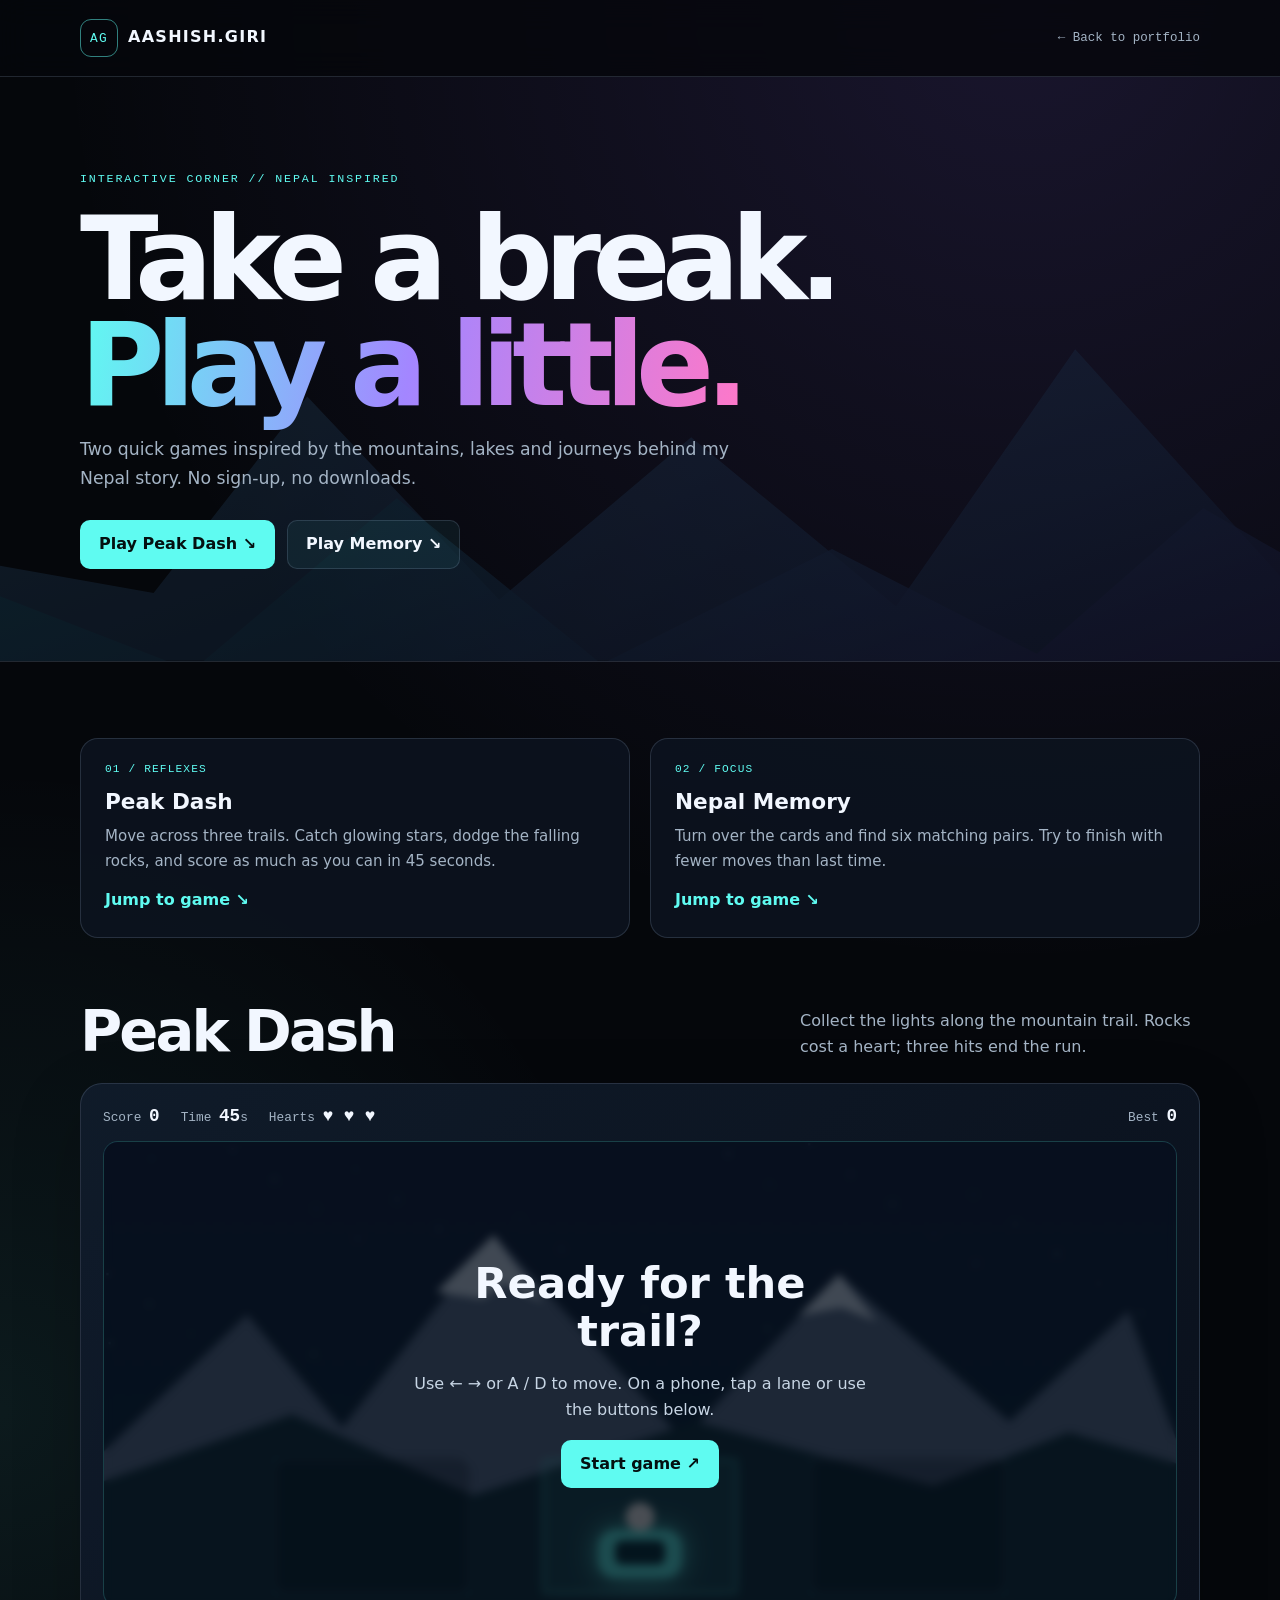
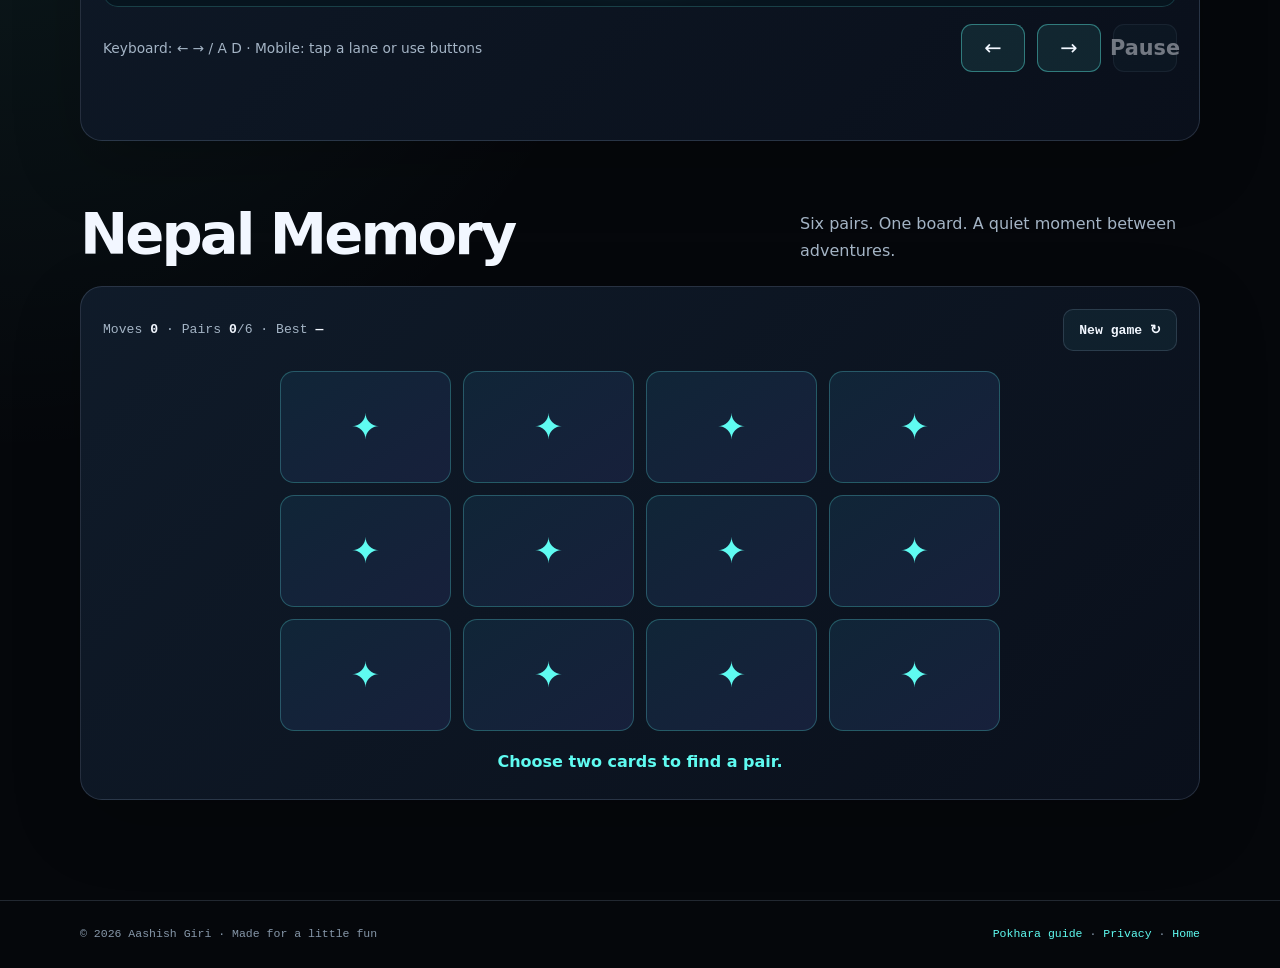
==== games.html @ f067f707 "Add Nepal-inspired Peak Dash and memory games" ====
<!doctype html>
<html lang="en">
<head>
<meta charset="utf-8">
<meta name="viewport" content="width=device-width, initial-scale=1">
<meta name="description" content="Play two free Nepal-inspired mini games on Aashish Giri's personal website: Peak Dash and Nepal Memory.">
<meta name="theme-color" content="#05070b">
<title>Play — Aashish Giri</title>
<link rel="canonical" href="https://aashishgiri.com.np/games.html">
<style>
:root{--bg:#05070b;--panel:#0d1521;--panel2:#111e2d;--text:#f2f7ff;--muted:#a4b4c5;--cyan:#5ffbf1;--violet:#a386ff;--pink:#ff78c8;--line:rgba(148,172,201,.2);--mono:ui-monospace,SFMono-Regular,Consolas,monospace}
*{box-sizing:border-box}html{scroll-behavior:smooth}body{margin:0;color:var(--text);background:radial-gradient(circle at 80% 0%,rgba(149,109,255,.14),transparent 35%),radial-gradient(circle at 0% 55%,rgba(95,251,241,.08),transparent 34%),var(--bg);font:16px/1.65 Inter,ui-sans-serif,system-ui,sans-serif}a{color:inherit;text-decoration:none}button{font:inherit}button:focus-visible,a:focus-visible{outline:3px solid var(--cyan);outline-offset:3px}.shell{width:min(1120px,calc(100% - 32px));margin:auto}.top{border-bottom:1px solid var(--line);background:rgba(5,7,11,.82);backdrop-filter:blur(15px)}.top .shell{min-height:76px;display:flex;align-items:center;justify-content:space-between;gap:20px}.brand{font-weight:850;letter-spacing:.08em}.brand b{display:inline-grid;place-items:center;width:38px;height:38px;margin-right:10px;border:1px solid rgba(95,251,241,.5);border-radius:11px;color:var(--cyan);font: .8rem var(--mono)}.back{color:var(--muted);font:.78rem var(--mono)}.back:hover{color:var(--cyan)}
.hero{position:relative;overflow:hidden;padding:95px 0 92px;border-bottom:1px solid var(--line)}.hero .shell{position:relative;z-index:2}.eyebrow{margin:0 0 20px;color:var(--cyan);font:.73rem var(--mono);letter-spacing:.16em;text-transform:uppercase}.hero h1{max-width:800px;margin:0;font-size:clamp(3.4rem,9vw,7.6rem);line-height:.92;letter-spacing:-.075em}.hero h1 span{color:transparent;background:linear-gradient(100deg,var(--cyan),var(--violet),var(--pink));-webkit-background-clip:text;background-clip:text}.hero p:last-of-type{max-width:650px;color:var(--muted);font-size:1.08rem}.hero-actions{display:flex;gap:12px;flex-wrap:wrap;margin-top:28px}.button{display:inline-flex;align-items:center;justify-content:center;min-height:46px;padding:10px 18px;border:1px solid rgba(95,251,241,.55);border-radius:10px;background:var(--cyan);color:#041010;font-weight:800;cursor:pointer;transition:transform .2s,box-shadow .2s}.button:hover{transform:translateY(-2px);box-shadow:0 0 25px rgba(95,251,241,.2)}.button.alt{color:var(--text);background:rgba(95,251,241,.06);border-color:var(--line)}.button.alt:hover{border-color:var(--cyan)}.mountains{position:absolute;inset:auto 0 0;height:58%;pointer-events:none;opacity:.36}.mountains:before,.mountains:after{content:"";position:absolute;inset:0;background:linear-gradient(160deg,#24435c,#111b34);clip-path:polygon(0 100%,0 72%,12% 80%,24% 22%,39% 82%,54% 34%,70% 84%,84% 8%,100% 75%,100% 100%)}.mountains:after{opacity:.8;transform:translateY(27%);background:linear-gradient(160deg,#165766,#1c123c);clip-path:polygon(0 100%,0 54%,15% 76%,31% 25%,47% 74%,65% 40%,81% 71%,94% 28%,100% 41%,100% 100%)}
main{padding:76px 0 100px}.intro{display:grid;grid-template-columns:1fr 1fr;gap:20px;margin-bottom:54px}.intro-card{padding:24px;border:1px solid var(--line);border-radius:18px;background:rgba(13,21,33,.8)}.intro-card strong{display:block;color:var(--cyan);font:.7rem var(--mono);letter-spacing:.1em;text-transform:uppercase}.intro-card h2{margin:9px 0 5px;font-size:1.35rem}.intro-card p{margin:0;color:var(--muted);font-size:.94rem}.intro-card a{display:inline-block;margin-top:13px;color:var(--cyan);font-weight:700}
.game-section{scroll-margin-top:25px;margin-top:65px}.section-head{display:flex;align-items:end;justify-content:space-between;gap:20px;margin-bottom:22px}.section-head h2{margin:0;font-size:clamp(2rem,5vw,3.6rem);line-height:1;letter-spacing:-.05em}.section-head p{max-width:400px;margin:0;color:var(--muted)}.panel{padding:22px;border:1px solid var(--line);border-radius:22px;background:linear-gradient(135deg,rgba(16,28,43,.96),rgba(10,16,28,.96));box-shadow:0 24px 70px rgba(0,0,0,.2)}.hud{display:flex;align-items:center;justify-content:space-between;gap:12px;flex-wrap:wrap;margin-bottom:15px;font:.8rem var(--mono);color:var(--muted)}.hud strong{color:var(--text);font-size:1.1rem}.hud-group{display:flex;gap:21px;flex-wrap:wrap}.canvas-wrap{position:relative;overflow:hidden;border:1px solid rgba(95,251,241,.2);border-radius:15px;background:#07111d}canvas{display:block;width:100%;height:auto;touch-action:none}.overlay{position:absolute;inset:0;display:grid;place-items:center;padding:20px;background:rgba(4,9,17,.72);text-align:center;backdrop-filter:blur(4px)}.overlay[hidden]{display:none}.overlay-box{max-width:470px}.overlay h3{margin:0 0 8px;font-size:clamp(1.65rem,4vw,2.7rem);line-height:1.1}.overlay p{color:#c7d5e4}.controls{display:flex;justify-content:space-between;align-items:center;gap:15px;flex-wrap:wrap;margin-top:17px}.controls p{margin:0;color:var(--muted);font-size:.86rem}.pad{display:flex;gap:12px}.pad button{width:64px;height:48px;border:1px solid rgba(95,251,241,.4);border-radius:11px;background:rgba(95,251,241,.09);color:var(--text);font-size:1.3rem;cursor:pointer;touch-action:manipulation}.pad button:active{background:rgba(95,251,241,.25)}.small{min-height:42px;padding:8px 15px}.small:disabled{opacity:.45;cursor:not-allowed}
.memory-top{display:flex;align-items:center;justify-content:space-between;gap:16px;flex-wrap:wrap;margin-bottom:20px;color:var(--muted);font:.82rem var(--mono)}.memory-top strong{color:var(--text)}.memory-grid{display:grid;grid-template-columns:repeat(4,1fr);gap:12px;max-width:720px;margin:auto}.memory-card{min-height:112px;border:1px solid rgba(95,251,241,.25);border-radius:14px;background:linear-gradient(145deg,#102537,#17203b);color:var(--cyan);font-size:2.2rem;cursor:pointer;transition:transform .2s,background .2s,border-color .2s}.memory-card:hover:not(:disabled){transform:translateY(-3px);border-color:var(--cyan)}.memory-card.revealed,.memory-card.matched{background:#0b1b27;color:#fff}.memory-card.matched{border-color:var(--cyan);box-shadow:inset 0 0 20px rgba(95,251,241,.09)}.memory-card:disabled{cursor:default}.memory-message{min-height:28px;margin:18px 0 0;text-align:center;color:var(--cyan);font-weight:700}.foot{padding:26px 0;border-top:1px solid var(--line);color:#8697a9;font:.72rem var(--mono)}.foot .shell{display:flex;justify-content:space-between;gap:20px;flex-wrap:wrap}.foot a{color:var(--cyan)}
@media(max-width:720px){.hero{padding:68px 0}.intro{grid-template-columns:1fr}.section-head{display:block}.section-head p{margin-top:12px}.panel{padding:14px}.memory-grid{gap:8px}.memory-card{min-height:76px;font-size:1.7rem}.controls{align-items:stretch}.pad{width:100%}.pad button{flex:1}.hero h1{font-size:clamp(3.2rem,13vw,5rem)}}
@media(prefers-reduced-motion:reduce){html{scroll-behavior:auto}*,*:before,*:after{transition:none!important;animation:none!important}}
</style>
</head>
<body>
<header class="top"><div class="shell"><a class="brand" href="/"><b>AG</b>AASHISH.GIRI</a><a class="back" href="/">← Back to portfolio</a></div></header>
<section class="hero"><div class="mountains" aria-hidden="true"></div><div class="shell"><p class="eyebrow">Interactive corner // Nepal inspired</p><h1>Take a break.<br><span>Play a little.</span></h1><p>Two quick games inspired by the mountains, lakes and journeys behind my Nepal story. No sign-up, no downloads.</p><div class="hero-actions"><a class="button" href="#peak-dash">Play Peak Dash ↘</a><a class="button alt" href="#memory">Play Memory ↘</a></div></div></section>
<main class="shell">
<div class="intro"><div class="intro-card"><strong>01 / Reflexes</strong><h2>Peak Dash</h2><p>Move across three trails. Catch glowing stars, dodge the falling rocks, and score as much as you can in 45 seconds.</p><a href="#peak-dash">Jump to game ↘</a></div><div class="intro-card"><strong>02 / Focus</strong><h2>Nepal Memory</h2><p>Turn over the cards and find six matching pairs. Try to finish with fewer moves than last time.</p><a href="#memory">Jump to game ↘</a></div></div>
<section class="game-section" id="peak-dash" aria-labelledby="dash-title"><div class="section-head"><h2 id="dash-title">Peak Dash</h2><p>Collect the lights along the mountain trail. Rocks cost a heart; three hits end the run.</p></div><div class="panel"><div class="hud"><div class="hud-group"><span>Score <strong id="dash-score">0</strong></span><span>Time <strong id="dash-time">45</strong>s</span><span>Hearts <strong id="dash-lives">♥ ♥ ♥</strong></span></div><span>Best <strong id="dash-best">0</strong></span></div><div class="canvas-wrap"><canvas id="dash-canvas" width="900" height="390" role="img" aria-label="Peak Dash game, with three lanes and falling stars and rocks"></canvas><div class="overlay" id="dash-overlay"><div class="overlay-box"><h3 id="dash-overlay-title">Ready for the trail?</h3><p id="dash-overlay-copy">Use ← → or A / D to move. On a phone, tap a lane or use the buttons below.</p><button class="button" id="dash-start" type="button">Start game ↗</button></div></div></div><div class="controls"><p>Keyboard: ← → / A D · Mobile: tap a lane or use buttons</p><div class="pad"><button id="dash-left" type="button" aria-label="Move left">←</button><button id="dash-right" type="button" aria-label="Move right">→</button><button class="button alt small" id="dash-pause" type="button" disabled>Pause</button></div></div><p class="memory-message" id="dash-announcement" role="status" aria-live="polite"></p></div></section>
<section class="game-section" id="memory" aria-labelledby="memory-title"><div class="section-head"><h2 id="memory-title">Nepal Memory</h2><p>Six pairs. One board. A quiet moment between adventures.</p></div><div class="panel"><div class="memory-top"><span>Moves <strong id="memory-moves">0</strong> · Pairs <strong id="memory-pairs">0</strong>/6 · Best <strong id="memory-best">—</strong></span><button class="button alt small" id="memory-reset" type="button">New game ↻</button></div><div class="memory-grid" id="memory-grid" aria-label="Memory card grid"></div><p class="memory-message" id="memory-message" role="status" aria-live="polite">Choose two cards to find a pair.</p></div></section>
</main>
<footer class="foot"><div class="shell"><span>© 2026 Aashish Giri · Made for a little fun</span><span><a href="/pokhara-guide.html">Pokhara guide</a> · <a href="/privacy.html">Privacy</a> · <a href="/">Home</a></span></div></footer>
<script>
(function(){
'use strict';
const $=id=>document.getElementById(id);
const safeGet=key=>{try{return localStorage.getItem(key)}catch{return null}};
const safeSet=(key,value)=>{try{localStorage.setItem(key,String(value))}catch{}};
const canvas=$('dash-canvas'),ctx=canvas.getContext('2d');
const lanes=[225,450,675],W=900,H=390;
const dash={state:'ready',lane:1,score:0,lives:3,time:45,objects:[],last:0,spawn:0,elapsed:0,frame:0};
const bestNumber=(key)=>Number(safeGet(key))||0;
$('dash-best').textContent=bestNumber('ag-peak-best');
function updateHud(){ $('dash-score').textContent=dash.score;$('dash-time').textContent=Math.ceil(dash.time);$('dash-lives').textContent=('♥ '.repeat(dash.lives)).trim()||'—';$('dash-best').textContent=bestNumber('ag-peak-best') }
function roundRect(x,y,w,h,r,color){ctx.fillStyle=color;ctx.beginPath();ctx.roundRect(x,y,w,h,r);ctx.fill()}
function draw(){
 const sky=ctx.createLinearGradient(0,0,0,H);sky.addColorStop(0,'#142242');sky.addColorStop(.65,'#0d2940');sky.addColorStop(1,'#082028');ctx.fillStyle=sky;ctx.fillRect(0,0,W,H);
 ctx.fillStyle='#b5ecff';for(let i=0;i<34;i++){const x=(i*173+39)%W,y=(i*67+13)%180;ctx.globalAlpha=.35+(i%3)*.2;ctx.fillRect(x,y,2,2)}ctx.globalAlpha=1;
 ctx.fillStyle='#607696';ctx.beginPath();ctx.moveTo(0,260);ctx.lineTo(120,145);ctx.lineTo(200,240);ctx.lineTo(327,78);ctx.lineTo(486,250);ctx.lineTo(617,111);ctx.lineTo(760,235);ctx.lineTo(860,142);ctx.lineTo(W,250);ctx.lineTo(W,H);ctx.lineTo(0,H);ctx.fill();
 ctx.fillStyle='#deedff';ctx.beginPath();ctx.moveTo(279,126);ctx.lineTo(327,78);ctx.lineTo(369,135);ctx.lineTo(336,119);ctx.lineTo(318,132);ctx.fill();ctx.beginPath();ctx.moveTo(583,146);ctx.lineTo(617,111);ctx.lineTo(649,151);ctx.lineTo(619,139);ctx.fill();
 ctx.fillStyle='#123442';ctx.beginPath();ctx.moveTo(0,285);ctx.lineTo(158,229);ctx.lineTo(310,297);ctx.lineTo(497,235);ctx.lineTo(696,289);ctx.lineTo(810,244);ctx.lineTo(W,270);ctx.lineTo(W,H);ctx.lineTo(0,H);ctx.fill();
 for(let i=0;i<3;i++){roundRect(lanes[i]-83,265,166,116,13,i===dash.lane?'rgba(95,251,241,.12)':'rgba(1,10,21,.27)');ctx.strokeStyle=i===dash.lane?'rgba(95,251,241,.45)':'rgba(169,201,231,.14)';ctx.lineWidth=2;ctx.strokeRect(lanes[i]-81,267,162,112)}
 const x=lanes[dash.lane];ctx.shadowColor='#5ffbf1';ctx.shadowBlur=22;roundRect(x-35,H-64,70,40,14,'#5ffbf1');ctx.shadowBlur=0;roundRect(x-21,H-55,42,20,6,'#07333d');ctx.fillStyle='#fff';ctx.beginPath();ctx.arc(x,H-75,12,0,Math.PI*2);ctx.fill();
 dash.objects.forEach(o=>{const ox=lanes[o.lane],oy=o.y;if(o.type==='star'){ctx.shadowColor='#ffe68f';ctx.shadowBlur=22;ctx.fillStyle='#ffe68f';ctx.beginPath();for(let n=0;n<10;n++){let a=n*Math.PI/5-Math.PI/2,r=n%2?11:24;ctx.lineTo(ox+Math.cos(a)*r,oy+Math.sin(a)*r)}ctx.closePath();ctx.fill();ctx.shadowBlur=0}else{ctx.fillStyle='#9ca6bb';ctx.beginPath();ctx.moveTo(ox-24,oy+17);ctx.lineTo(ox-17,oy-16);ctx.lineTo(ox+14,oy-23);ctx.lineTo(ox+27,oy+12);ctx.lineTo(ox+4,oy+23);ctx.closePath();ctx.fill();ctx.strokeStyle='#c6d0e1';ctx.stroke()}})
}
function showOverlay(title,copy,button){$('dash-overlay-title').textContent=title;$('dash-overlay-copy').textContent=copy;$('dash-start').textContent=button;$('dash-overlay').hidden=false}
function endDash(){dash.state='ended';$('dash-pause').disabled=true;const previous=bestNumber('ag-peak-best');if(dash.score>previous)safeSet('ag-peak-best',dash.score);updateHud();const isBest=dash.score>previous;showOverlay(dash.lives?'Trail complete!':'Trail ended', 'You scored '+dash.score+' points.'+(isBest?' New best score!':''),'Play again ↗');$('dash-announcement').textContent='Game over. Score '+dash.score+'.'}
function tick(now){if(dash.state!=='playing')return;const dt=Math.min((now-dash.last)/1000,.05);dash.last=now;dash.time=Math.max(0,dash.time-dt);dash.elapsed+=dt;dash.spawn+=dt;const interval=Math.max(.43,.85-dash.elapsed*.005);if(dash.spawn>=interval){dash.spawn=0;dash.objects.push({lane:Math.floor(Math.random()*3),y:-25,type:Math.random()<.68?'star':'rock'})}
 for(const o of dash.objects){o.y+=(155+dash.elapsed*1.7)*dt;if(!o.hit&&o.y>H-103&&o.y<H-43&&o.lane===dash.lane){o.hit=true;if(o.type==='star')dash.score+=10;else dash.lives=Math.max(0,dash.lives-1)}}
 dash.objects=dash.objects.filter(o=>o.y<H+30&&!o.hit);updateHud();draw();if(dash.time<=0||dash.lives<=0){endDash();return}dash.frame=requestAnimationFrame(tick)}
function startDash(){cancelAnimationFrame(dash.frame);Object.assign(dash,{state:'playing',lane:1,score:0,lives:3,time:45,objects:[],last:performance.now(),spawn:0,elapsed:0});$('dash-overlay').hidden=true;$('dash-pause').disabled=false;$('dash-pause').textContent='Pause';$('dash-announcement').textContent='Game started.';updateHud();draw();dash.frame=requestAnimationFrame(tick)}
function pauseDash(){if(dash.state==='playing'){dash.state='paused';cancelAnimationFrame(dash.frame);$('dash-pause').textContent='Resume';showOverlay('Trail paused','Your score is safe. Resume when ready.','Resume ↗')}else if(dash.state==='paused'){dash.state='playing';dash.last=performance.now();$('dash-overlay').hidden=true;$('dash-pause').textContent='Pause';dash.frame=requestAnimationFrame(tick)}}
function move(dir){if(dash.state!=='playing')return;dash.lane=Math.max(0,Math.min(2,dash.lane+dir));draw()}
$('dash-start').addEventListener('click',()=>dash.state==='paused'?pauseDash():startDash());
$('dash-pause').addEventListener('click',pauseDash);
$('dash-left').addEventListener('click',()=>move(-1));
$('dash-right').addEventListener('click',()=>move(1));
canvas.addEventListener('pointerdown',e=>{if(dash.state!=='playing')return;const r=canvas.getBoundingClientRect();dash.lane=Math.max(0,Math.min(2,Math.floor(((e.clientX-r.left)/r.width)*3)));draw()});
document.addEventListener('keydown',e=>{if(dash.state!=='playing'||document.activeElement&&document.activeElement.closest('#memory'))return;if(['ArrowLeft','a','A'].includes(e.key)){e.preventDefault();move(-1)}if(['ArrowRight','d','D'].includes(e.key)){e.preventDefault();move(1)}});
document.addEventListener('visibilitychange',()=>{if(document.hidden&&dash.state==='playing')pauseDash()});
draw();

const symbols=[['🏔️','Mountain'],['🛶','Boat'],['🌄','Sunrise'],['🌸','Flower'],['🏞️','Lake'],['🧭','Compass']];
let deck=[],first=null,second=null,locked=false,moves=0,pairs=0,turnTimer=null;
$('memory-best').textContent=safeGet('ag-memory-best')||'—';
function renderMemory(){const grid=$('memory-grid');grid.replaceChildren();deck.forEach((card,i)=>{const b=document.createElement('button');b.type='button';b.className='memory-card'+(card.open?' revealed':'')+(card.matched?' matched':'');b.textContent=card.open||card.matched?card.icon:'✦';b.setAttribute('aria-label',card.open||card.matched?card.name+' card':'Card '+(i+1)+' face down');b.disabled=card.matched;b.addEventListener('click',()=>flip(i));grid.append(b)});$('memory-moves').textContent=moves;$('memory-pairs').textContent=pairs}
function newMemory(){clearTimeout(turnTimer);deck=symbols.flatMap(([icon,name],id)=>[{id,icon,name,open:false,matched:false},{id,icon,name,open:false,matched:false}]);for(let i=deck.length-1;i>0;i--){const j=Math.floor(Math.random()*(i+1));[deck[i],deck[j]]=[deck[j],deck[i]]}first=null;second=null;locked=false;moves=0;pairs=0;$('memory-message').textContent='Choose two cards to find a pair.';renderMemory()}
function flip(i){const card=deck[i];if(locked||card.open||card.matched)return;card.open=true;if(first===null){first=i;renderMemory();return}second=i;moves++;renderMemory();if(deck[first].id===card.id){deck[first].matched=card.matched=true;pairs++;first=second=null;$('memory-message').textContent=pairs===6?'All six pairs found in '+moves+' moves!':'Pair found!';if(pairs===6){const best=bestNumber('ag-memory-best');if(!best||moves<best){safeSet('ag-memory-best',moves);$('memory-best').textContent=moves;$('memory-message').textContent+=' New best!'}renderMemory()}}else{locked=true;$('memory-message').textContent='Try again.';turnTimer=setTimeout(()=>{deck[first].open=false;deck[second].open=false;first=second=null;locked=false;renderMemory()},850)}}
$('memory-reset').addEventListener('click',newMemory);newMemory();
})();
</script>
</body>
</html>
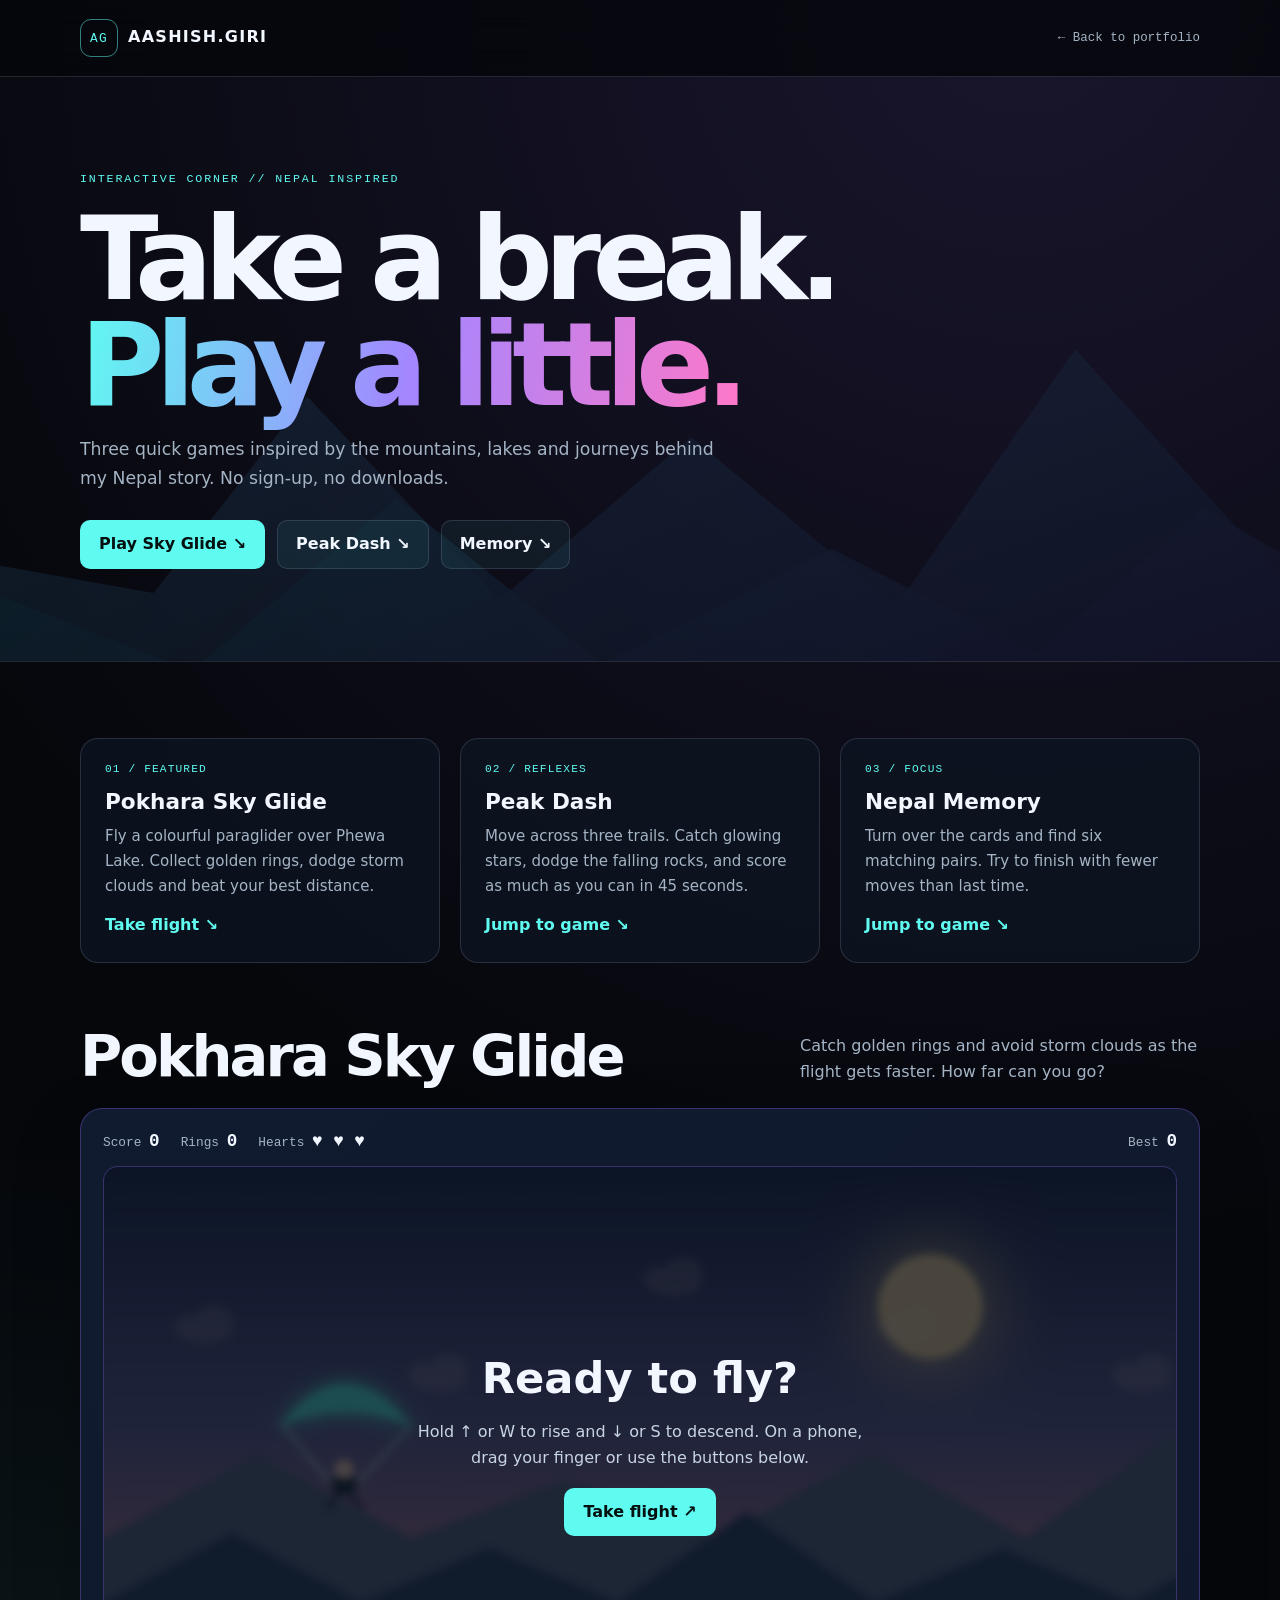
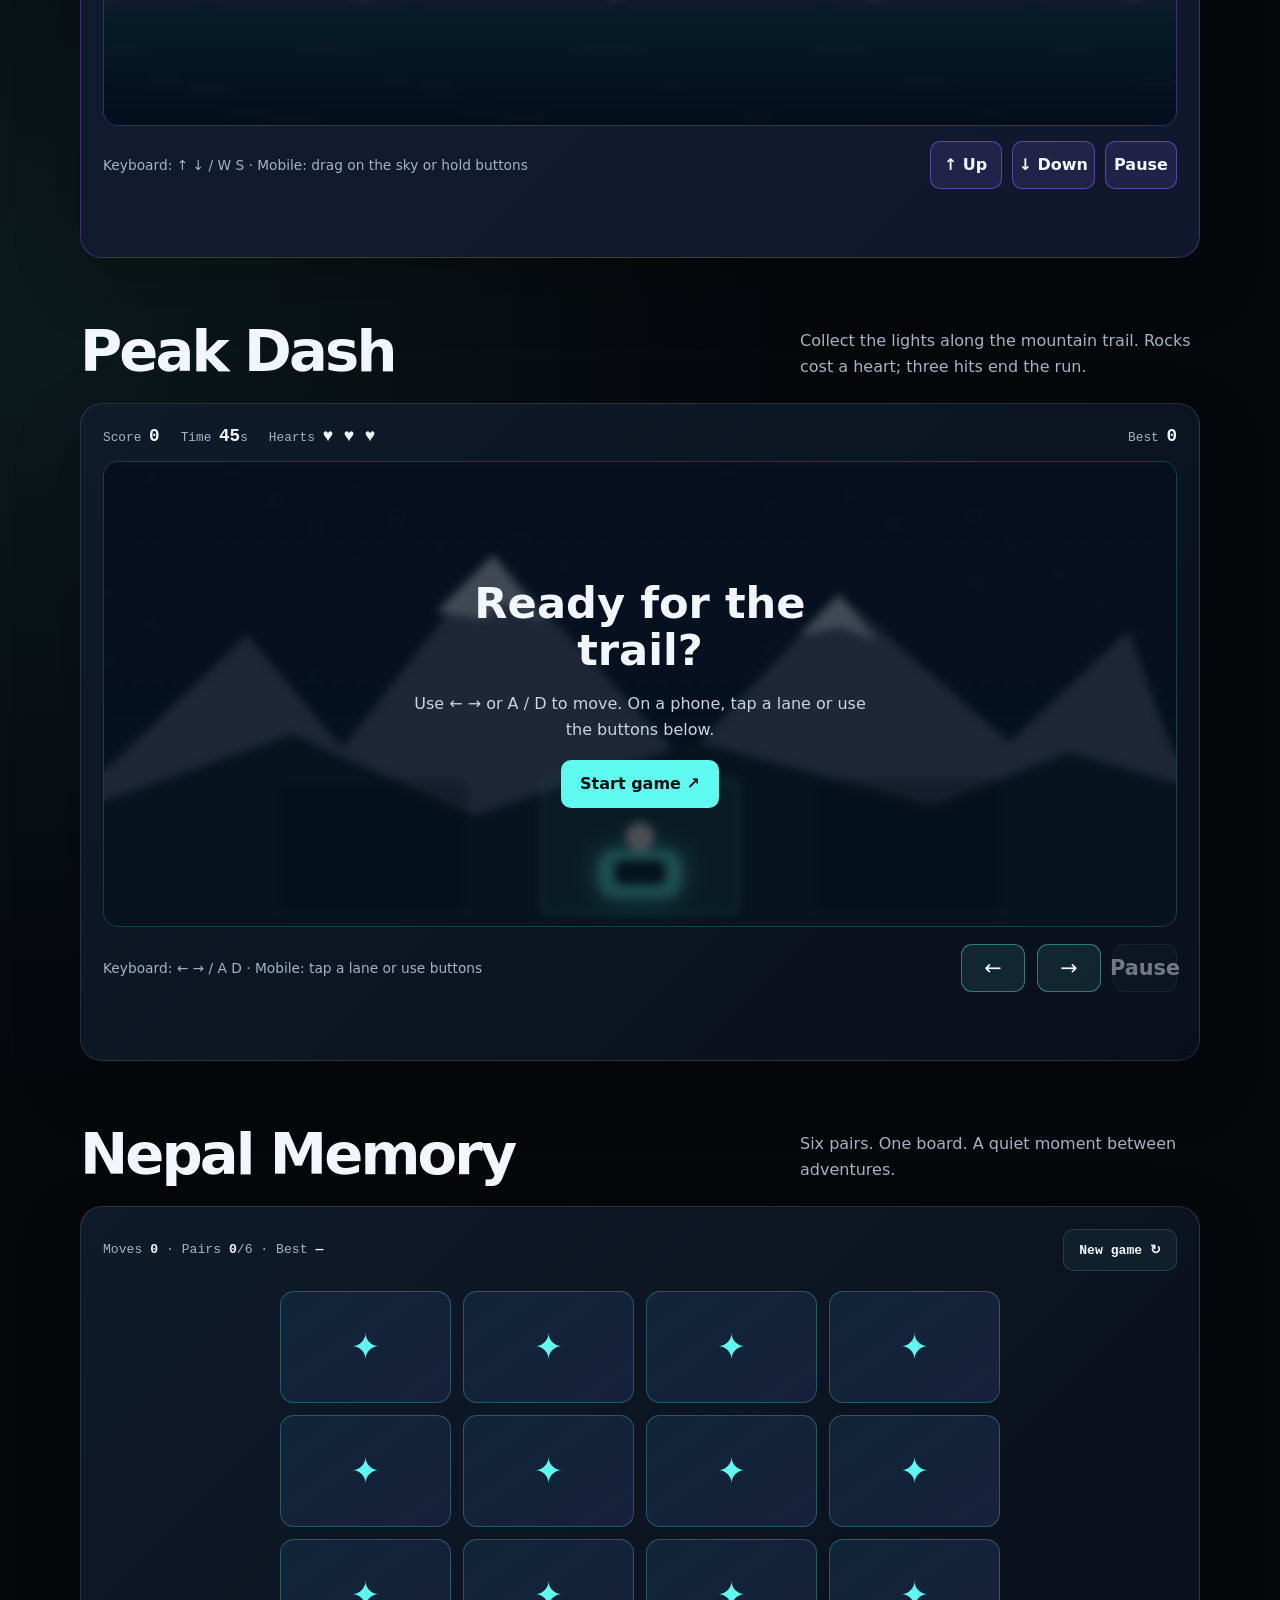
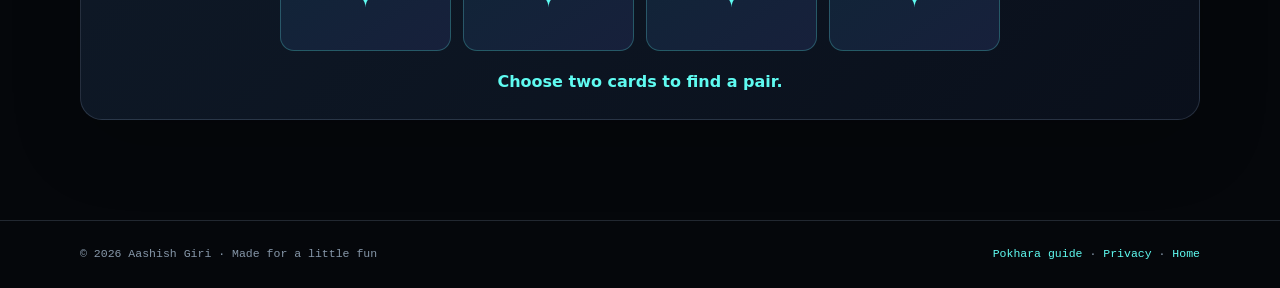
==== commit 631e44ef: "Add Pokhara Sky Glide arcade game" ====
--- a/games.html
+++ b/games.html
@@ -16,18 +16,72 @@
 .memory-top{display:flex;align-items:center;justify-content:space-between;gap:16px;flex-wrap:wrap;margin-bottom:20px;color:var(--muted);font:.82rem var(--mono)}.memory-top strong{color:var(--text)}.memory-grid{display:grid;grid-template-columns:repeat(4,1fr);gap:12px;max-width:720px;margin:auto}.memory-card{min-height:112px;border:1px solid rgba(95,251,241,.25);border-radius:14px;background:linear-gradient(145deg,#102537,#17203b);color:var(--cyan);font-size:2.2rem;cursor:pointer;transition:transform .2s,background .2s,border-color .2s}.memory-card:hover:not(:disabled){transform:translateY(-3px);border-color:var(--cyan)}.memory-card.revealed,.memory-card.matched{background:#0b1b27;color:#fff}.memory-card.matched{border-color:var(--cyan);box-shadow:inset 0 0 20px rgba(95,251,241,.09)}.memory-card:disabled{cursor:default}.memory-message{min-height:28px;margin:18px 0 0;text-align:center;color:var(--cyan);font-weight:700}.foot{padding:26px 0;border-top:1px solid var(--line);color:#8697a9;font:.72rem var(--mono)}.foot .shell{display:flex;justify-content:space-between;gap:20px;flex-wrap:wrap}.foot a{color:var(--cyan)}
 @media(max-width:720px){.hero{padding:68px 0}.intro{grid-template-columns:1fr}.section-head{display:block}.section-head p{margin-top:12px}.panel{padding:14px}.memory-grid{gap:8px}.memory-card{min-height:76px;font-size:1.7rem}.controls{align-items:stretch}.pad{width:100%}.pad button{flex:1}.hero h1{font-size:clamp(3.2rem,13vw,5rem)}}
 @media(prefers-reduced-motion:reduce){html{scroll-behavior:auto}*,*:before,*:after{transition:none!important;animation:none!important}}
+
+/* Pokhara Sky Glide */
+.intro{grid-template-columns:repeat(3,1fr)}
+.flight-panel{border-color:rgba(149,109,255,.3);background:linear-gradient(135deg,#101b30,#11182d)}
+.flight-panel .canvas-wrap{border-color:rgba(149,109,255,.35)}
+.flight-controls{display:flex;gap:10px;align-items:center;justify-content:space-between;flex-wrap:wrap;margin-top:15px}
+.flight-controls p{margin:0;color:var(--muted);font-size:.86rem}
+.flight-pad{display:flex;gap:10px}
+.flight-pad button{min-width:72px;min-height:48px;border:1px solid rgba(149,109,255,.5);border-radius:10px;background:rgba(149,109,255,.13);color:var(--text);font-weight:700;cursor:pointer;touch-action:none}
+.flight-pad button:active{background:rgba(149,109,255,.36)}
+@media(max-width:720px){.intro{grid-template-columns:1fr}.flight-pad{width:100%}.flight-pad button{flex:1}}
 </style>
 </head>
 <body>
 <header class="top"><div class="shell"><a class="brand" href="/"><b>AG</b>AASHISH.GIRI</a><a class="back" href="/">← Back to portfolio</a></div></header>
-<section class="hero"><div class="mountains" aria-hidden="true"></div><div class="shell"><p class="eyebrow">Interactive corner // Nepal inspired</p><h1>Take a break.<br><span>Play a little.</span></h1><p>Two quick games inspired by the mountains, lakes and journeys behind my Nepal story. No sign-up, no downloads.</p><div class="hero-actions"><a class="button" href="#peak-dash">Play Peak Dash ↘</a><a class="button alt" href="#memory">Play Memory ↘</a></div></div></section>
+<section class="hero"><div class="mountains" aria-hidden="true"></div><div class="shell"><p class="eyebrow">Interactive corner // Nepal inspired</p><h1>Take a break.<br><span>Play a little.</span></h1><p>Three quick games inspired by the mountains, lakes and journeys behind my Nepal story. No sign-up, no downloads.</p><div class="hero-actions"><a class="button" href="#sky-glide">Play Sky Glide ↘</a><a class="button alt" href="#peak-dash">Peak Dash ↘</a><a class="button alt" href="#memory">Memory ↘</a></div></div></section>
 <main class="shell">
-<div class="intro"><div class="intro-card"><strong>01 / Reflexes</strong><h2>Peak Dash</h2><p>Move across three trails. Catch glowing stars, dodge the falling rocks, and score as much as you can in 45 seconds.</p><a href="#peak-dash">Jump to game ↘</a></div><div class="intro-card"><strong>02 / Focus</strong><h2>Nepal Memory</h2><p>Turn over the cards and find six matching pairs. Try to finish with fewer moves than last time.</p><a href="#memory">Jump to game ↘</a></div></div>
+<div class="intro"><div class="intro-card"><strong>01 / Featured</strong><h2>Pokhara Sky Glide</h2><p>Fly a colourful paraglider over Phewa Lake. Collect golden rings, dodge storm clouds and beat your best distance.</p><a href="#sky-glide">Take flight ↘</a></div><div class="intro-card"><strong>02 / Reflexes</strong><h2>Peak Dash</h2><p>Move across three trails. Catch glowing stars, dodge the falling rocks, and score as much as you can in 45 seconds.</p><a href="#peak-dash">Jump to game ↘</a></div><div class="intro-card"><strong>03 / Focus</strong><h2>Nepal Memory</h2><p>Turn over the cards and find six matching pairs. Try to finish with fewer moves than last time.</p><a href="#memory">Jump to game ↘</a></div></div>
+<section class="game-section" id="sky-glide" aria-labelledby="flight-title"><div class="section-head"><h2 id="flight-title">Pokhara Sky Glide</h2><p>Catch golden rings and avoid storm clouds as the flight gets faster. How far can you go?</p></div><div class="panel flight-panel"><div class="hud"><div class="hud-group"><span>Score <strong id="flight-score">0</strong></span><span>Rings <strong id="flight-rings">0</strong></span><span>Hearts <strong id="flight-lives">♥ ♥ ♥</strong></span></div><span>Best <strong id="flight-best">0</strong></span></div><div class="canvas-wrap"><canvas id="flight-canvas" width="960" height="500" role="img" aria-label="Pokhara Sky Glide paragliding game with rings and storm clouds"></canvas><div class="overlay" id="flight-overlay"><div class="overlay-box"><h3 id="flight-overlay-title">Ready to fly?</h3><p id="flight-overlay-copy">Hold ↑ or W to rise and ↓ or S to descend. On a phone, drag your finger or use the buttons below.</p><button class="button" id="flight-start" type="button">Take flight ↗</button></div></div></div><div class="flight-controls"><p>Keyboard: ↑ ↓ / W S · Mobile: drag on the sky or hold buttons</p><div class="flight-pad"><button type="button" id="flight-up" aria-label="Fly up">↑ Up</button><button type="button" id="flight-down" aria-label="Fly down">↓ Down</button><button type="button" id="flight-pause" disabled>Pause</button></div></div><p class="memory-message" id="flight-message" role="status" aria-live="polite"></p></div></section>
 <section class="game-section" id="peak-dash" aria-labelledby="dash-title"><div class="section-head"><h2 id="dash-title">Peak Dash</h2><p>Collect the lights along the mountain trail. Rocks cost a heart; three hits end the run.</p></div><div class="panel"><div class="hud"><div class="hud-group"><span>Score <strong id="dash-score">0</strong></span><span>Time <strong id="dash-time">45</strong>s</span><span>Hearts <strong id="dash-lives">♥ ♥ ♥</strong></span></div><span>Best <strong id="dash-best">0</strong></span></div><div class="canvas-wrap"><canvas id="dash-canvas" width="900" height="390" role="img" aria-label="Peak Dash game, with three lanes and falling stars and rocks"></canvas><div class="overlay" id="dash-overlay"><div class="overlay-box"><h3 id="dash-overlay-title">Ready for the trail?</h3><p id="dash-overlay-copy">Use ← → or A / D to move. On a phone, tap a lane or use the buttons below.</p><button class="button" id="dash-start" type="button">Start game ↗</button></div></div></div><div class="controls"><p>Keyboard: ← → / A D · Mobile: tap a lane or use buttons</p><div class="pad"><button id="dash-left" type="button" aria-label="Move left">←</button><button id="dash-right" type="button" aria-label="Move right">→</button><button class="button alt small" id="dash-pause" type="button" disabled>Pause</button></div></div><p class="memory-message" id="dash-announcement" role="status" aria-live="polite"></p></div></section>
 <section class="game-section" id="memory" aria-labelledby="memory-title"><div class="section-head"><h2 id="memory-title">Nepal Memory</h2><p>Six pairs. One board. A quiet moment between adventures.</p></div><div class="panel"><div class="memory-top"><span>Moves <strong id="memory-moves">0</strong> · Pairs <strong id="memory-pairs">0</strong>/6 · Best <strong id="memory-best">—</strong></span><button class="button alt small" id="memory-reset" type="button">New game ↻</button></div><div class="memory-grid" id="memory-grid" aria-label="Memory card grid"></div><p class="memory-message" id="memory-message" role="status" aria-live="polite">Choose two cards to find a pair.</p></div></section>
 </main>
 <footer class="foot"><div class="shell"><span>© 2026 Aashish Giri · Made for a little fun</span><span><a href="/pokhara-guide.html">Pokhara guide</a> · <a href="/privacy.html">Privacy</a> · <a href="/">Home</a></span></div></footer>
 <script>
+
+(function(){
+'use strict';
+const $=id=>document.getElementById(id),c=$('flight-canvas'),g=c.getContext('2d'),W=960,H=500;
+const state={mode:'ready',y:255,vy:0,target:null,up:false,down:false,score:0,rings:0,lives:3,items:[],elapsed:0,spawn:0,offset:0,last:0,invuln:0,frame:0};
+function getBest(){try{return Number(localStorage.getItem('ag-flight-best'))||0}catch{return 0}}
+function saveBest(n){try{localStorage.setItem('ag-flight-best',String(n))}catch{}}
+$('flight-best').textContent=getBest();
+function hud(){$('flight-score').textContent=Math.floor(state.score);$('flight-rings').textContent=state.rings;$('flight-lives').textContent=('♥ '.repeat(state.lives)).trim()||'—';$('flight-best').textContent=getBest()}
+function hills(color,base,amp,span,shift){g.fillStyle=color;g.beginPath();g.moveTo(0,H);g.lineTo(0,base);for(let x=-span-(shift%span);x<W+span;x+=span){g.lineTo(x+span*.5,base-amp*(.65+Math.sin(x*.017)*.2));g.lineTo(x+span,base)}g.lineTo(W,H);g.closePath();g.fill()}
+function cloud(x,y,scale,color){g.fillStyle=color;g.beginPath();g.ellipse(x,y,38*scale,16*scale,0,0,Math.PI*2);g.ellipse(x-21*scale,y-8*scale,21*scale,17*scale,0,0,Math.PI*2);g.ellipse(x+13*scale,y-14*scale,27*scale,23*scale,0,0,Math.PI*2);g.fill()}
+function draw(){
+ const sky=g.createLinearGradient(0,0,0,H);sky.addColorStop(0,'#24335d');sky.addColorStop(.47,'#6a6ba8');sky.addColorStop(.82,'#dc91aa');sky.addColorStop(1,'#ffbc8f');g.fillStyle=sky;g.fillRect(0,0,W,H);
+ g.save();g.shadowColor='#ffe1a1';g.shadowBlur=70;g.fillStyle='#ffe3af';g.beginPath();g.arc(740,125,47,0,Math.PI*2);g.fill();g.restore();
+ for(let i=0;i<7;i++){const x=((i*210-state.offset*.16)%(W+250)+(W+250))%(W+250)-120;cloud(x,105+(i%3)*43,.65,'rgba(255,231,230,.18)')}
+ hills('#627294',332,115,275,state.offset*.18);hills('#344b75',390,95,230,state.offset*.33);hills('#193b62',435,66,185,state.offset*.58);
+ const lake=g.createLinearGradient(0,396,0,H);lake.addColorStop(0,'#14526e');lake.addColorStop(1,'#061d3a');g.fillStyle=lake;g.fillRect(0,397,W,H-397);
+ g.strokeStyle='rgba(255,208,176,.2)';g.lineWidth=2;for(let i=0;i<22;i++){const x=((i*71-state.offset*.8)%1100+1100)%1100-70;const y=407+(i*29)%88;g.beginPath();g.moveTo(x,y);g.lineTo(x+22+(i%4)*9,y);g.stroke()}
+ for(const item of state.items){if(item.kind==='ring'){g.save();g.shadowColor='#ffe58f';g.shadowBlur=20;g.lineWidth=9;g.strokeStyle='#ffdf69';g.beginPath();g.arc(item.x,item.y,22,0,Math.PI*2);g.stroke();g.lineWidth=2;g.strokeStyle='#fff5cb';g.beginPath();g.arc(item.x,item.y,27,0,Math.PI*2);g.stroke();g.restore()}else{g.save();g.shadowColor='#21243c';g.shadowBlur=18;cloud(item.x,item.y,1.04,'#343a59');g.fillStyle='#d7d0ff';g.beginPath();g.moveTo(item.x+8,item.y+9);g.lineTo(item.x-7,item.y+38);g.lineTo(item.x+4,item.y+31);g.lineTo(item.x-4,item.y+53);g.lineTo(item.x+19,item.y+18);g.lineTo(item.x+7,item.y+24);g.closePath();g.fill();g.restore()}}
+ if(state.invuln>0&&Math.floor(state.elapsed*12)%2===0)return;
+ g.save();g.translate(215,state.y);g.rotate(Math.max(-.12,Math.min(.12,state.vy/1800)));
+ g.shadowColor='#5ffbf1';g.shadowBlur=20;g.fillStyle='#5ffbf1';g.beginPath();g.moveTo(-59,-22);g.quadraticCurveTo(0,-99,62,-22);g.quadraticCurveTo(0,-49,-59,-22);g.fill();g.shadowBlur=0;g.strokeStyle='#bffcf8';g.lineWidth=2;g.beginPath();g.moveTo(-55,-23);g.lineTo(-8,32);g.moveTo(60,-23);g.lineTo(8,32);g.stroke();g.fillStyle='#26364c';g.beginPath();g.arc(0,29,11,0,Math.PI*2);g.fill();g.fillStyle='#ffdbc8';g.beginPath();g.arc(0,16,9,0,Math.PI*2);g.fill();g.strokeStyle='#162839';g.lineWidth=3;g.beginPath();g.moveTo(-7,39);g.lineTo(-15,51);g.moveTo(7,39);g.lineTo(16,51);g.stroke();g.restore();
+}
+function overlay(title,copy,label){$('flight-overlay-title').textContent=title;$('flight-overlay-copy').textContent=copy;$('flight-start').textContent=label;$('flight-overlay').hidden=false}
+function stop(){state.mode='over';$('flight-pause').disabled=true;const score=Math.floor(state.score),old=getBest();if(score>old)saveBest(score);hud();overlay('Flight complete','You scored '+score+' points and collected '+state.rings+' rings.'+(score>old?' New best!':''),'Fly again ↗');$('flight-message').textContent='Flight complete. Score '+score+'.'}
+function tick(now){if(state.mode!=='playing')return;const dt=Math.min(.05,(now-state.last)/1000);state.last=now;state.elapsed+=dt;state.offset+=dt*(110+state.elapsed*3);state.score+=dt*6;state.invuln=Math.max(0,state.invuln-dt);
+ if(state.target!==null){state.vy+=(state.target-state.y)*13*dt;state.vy*=Math.exp(-5*dt)}else{state.vy+=(Number(state.down)-Number(state.up))*880*dt;state.vy*=Math.exp(-1.7*dt)}
+ state.y=Math.max(92,Math.min(378,state.y+state.vy*dt));if(state.y===92||state.y===378)state.vy=0;
+ state.spawn+=dt;const speed=Math.min(390,215+state.elapsed*3.3);if(state.spawn>Math.max(.72,1.22-state.elapsed*.004)){state.spawn=0;state.items.push({x:1010,y:100+Math.random()*270,kind:Math.random()<.6?'ring':'storm'})}
+ for(const item of state.items){item.x-=speed*dt;if(item.x<260&&item.x>170&&Math.abs(item.y-state.y)<(item.kind==='ring'?41:44)){if(item.kind==='ring'){state.rings++;state.score+=25;item.x=-100}else if(state.invuln<=0){state.lives--;state.invuln=1.35;item.x=-100}}}
+ state.items=state.items.filter(item=>item.x>-80);hud();draw();if(state.lives<=0){stop();return}state.frame=requestAnimationFrame(tick)}
+function start(){cancelAnimationFrame(state.frame);Object.assign(state,{mode:'playing',y:255,vy:0,target:null,up:false,down:false,score:0,rings:0,lives:3,items:[],elapsed:0,spawn:0,offset:0,last:performance.now(),invuln:0});$('flight-overlay').hidden=true;$('flight-pause').disabled=false;$('flight-pause').textContent='Pause';$('flight-message').textContent='Flight started.';hud();draw();state.frame=requestAnimationFrame(tick)}
+function pause(){if(state.mode==='playing'){state.mode='paused';cancelAnimationFrame(state.frame);state.up=state.down=false;$('flight-pause').textContent='Resume';overlay('Flight paused','Your score is safe. Resume when ready.','Resume ↗')}else if(state.mode==='paused'){state.mode='playing';state.last=performance.now();$('flight-overlay').hidden=true;$('flight-pause').textContent='Pause';state.frame=requestAnimationFrame(tick)}}
+$('flight-start').addEventListener('click',()=>state.mode==='paused'?pause():start());$('flight-pause').addEventListener('click',pause);
+function aim(e){if(state.mode!=='playing')return;const r=c.getBoundingClientRect();state.target=Math.max(92,Math.min(378,(e.clientY-r.top)/r.height*H))}
+c.addEventListener('pointerdown',e=>{c.setPointerCapture(e.pointerId);aim(e)});c.addEventListener('pointermove',e=>{if(e.buttons)aim(e)});
+for(const [id,key,dir] of [['flight-up','up',-1],['flight-down','down',1]]){const b=$(id);b.addEventListener('pointerdown',e=>{e.preventDefault();b.setPointerCapture(e.pointerId);state.target=null;state[key]=true;state.y=Math.max(92,Math.min(378,state.y+dir*17))});for(const evt of ['pointerup','pointercancel','lostpointercapture'])b.addEventListener(evt,()=>state[key]=false)}
+document.addEventListener('keydown',e=>{if(state.mode!=='playing'||document.activeElement&&document.activeElement.closest('#memory'))return;if(['ArrowUp','w','W'].includes(e.key)){e.preventDefault();state.target=null;state.up=true}if(['ArrowDown','s','S'].includes(e.key)){e.preventDefault();state.target=null;state.down=true}});
+document.addEventListener('keyup',e=>{if(['ArrowUp','w','W'].includes(e.key))state.up=false;if(['ArrowDown','s','S'].includes(e.key))state.down=false});
+document.addEventListener('visibilitychange',()=>{if(document.hidden&&state.mode==='playing')pause()});draw();
+})();
+
 (function(){
 'use strict';
 const $=id=>document.getElementById(id);
